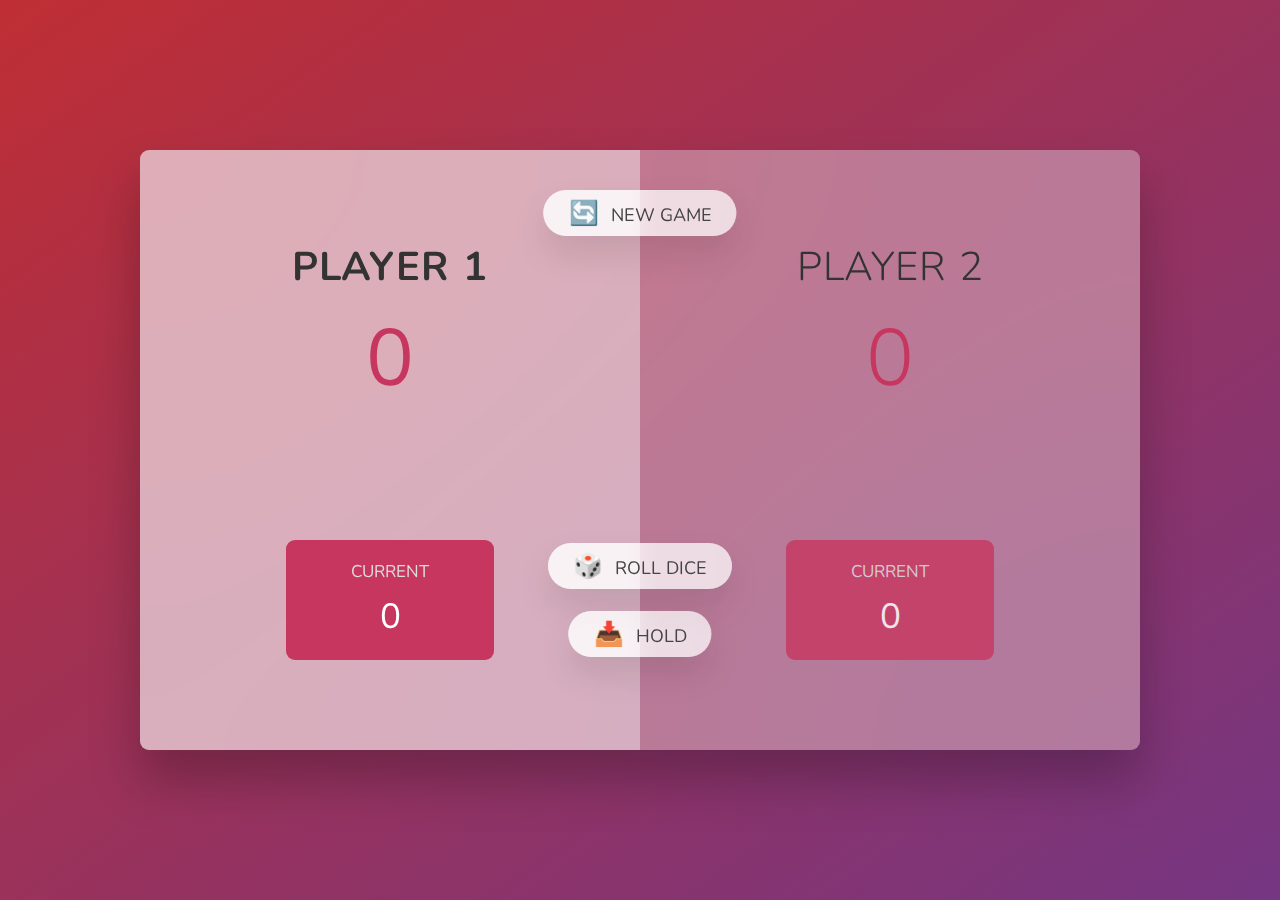
==== index.html @ 31a24302 "Initial commit" ====
<!DOCTYPE html>
<html lang="en">

<head>
    <meta charset="UTF-8" />
    <meta name="viewport" content="width=device-width, initial-scale=1.0" />
    <meta http-equiv="X-UA-Compatible" content="ie=edge" />
    <link rel="stylesheet" href="style.css" />
    <title>Pig Game</title>
</head>

<body>
    <main>
        <section class="player player--0 player--active">
            <h2 class="name" id="name--0">Player 1</h2>
            <p class="score" id="score--0">44</p>
            <div class="current">
                <p class="current-label">Current</p>
                <p class="current-score" id="current--0">0</p>
            </div>
        </section>
        <section class="player player--1">
            <h2 class="name" id="name--1">Player 2</h2>
            <p class="score" id="score--1">24</p>
            <div class="current">
                <p class="current-label">Current</p>
                <p class="current-score" id="current--1">0</p>
            </div>
        </section>
        <img src="images/dice-5.png" alt="Playing dice" class="dice" />
        <button class="btn btn--new">🔄 New game</button>
        <button class="btn btn--roll">🎲 Roll dice</button>
        <button class="btn btn--hold">📥 Hold</button>
    </main>
    <script src="script.js"></script>
</body>

</html>
---- style.css ----
@import url("https://fonts.googleapis.com/css2?family=Nunito&display=swap");

* {
  margin: 0;
  padding: 0;
  box-sizing: inherit;
}

html {
  font-size: 62.5%;
  box-sizing: border-box;
}

body {
  font-family: "Nunito", sans-serif;
  font-weight: 400;
  height: 100vh;
  color: #333;
  background-image: linear-gradient(to top left, #753682 0%, #bf2e34 100%);
  display: flex;
  align-items: center;
  justify-content: center;
}

/* LAYOUT */
main {
  position: relative;
  width: 100rem;
  height: 60rem;
  background-color: rgba(255, 255, 255, 0.35);
  backdrop-filter: blur(200px);
  filter: blur();
  box-shadow: 0 3rem 5rem rgba(0, 0, 0, 0.25);
  border-radius: 9px;
  overflow: hidden;
  display: flex;
}

.player {
  flex: 50%;
  padding: 9rem;
  display: flex;
  flex-direction: column;
  align-items: center;
  transition: all 0.75s;
}

/* ELEMENTS */
.name {
  position: relative;
  font-size: 4rem;
  text-transform: uppercase;
  letter-spacing: 1px;
  word-spacing: 2px;
  font-weight: 300;
  margin-bottom: 1rem;
}

.score {
  font-size: 8rem;
  font-weight: 300;
  color: #c7365f;
  margin-bottom: auto;
}

.player--active {
  background-color: rgba(255, 255, 255, 0.4);
}
.player--active .name {
  font-weight: 700;
}
.player--active .score {
  font-weight: 400;
}

.player--active .current {
  opacity: 1;
}

.current {
  background-color: #c7365f;
  opacity: 0.8;
  border-radius: 9px;
  color: #fff;
  width: 65%;
  padding: 2rem;
  text-align: center;
  transition: all 0.75s;
}

.current-label {
  text-transform: uppercase;
  margin-bottom: 1rem;
  font-size: 1.7rem;
  color: #ddd;
}

.current-score {
  font-size: 3.5rem;
}

/* ABSOLUTE POSITIONED ELEMENTS */
.btn {
  position: absolute;
  left: 50%;
  transform: translateX(-50%);
  color: #444;
  background: none;
  border: none;
  font-family: inherit;
  font-size: 1.8rem;
  text-transform: uppercase;
  cursor: pointer;
  font-weight: 400;
  transition: all 0.2s;

  background-color: white;
  background-color: rgba(255, 255, 255, 0.6);
  backdrop-filter: blur(10px);

  padding: 0.7rem 2.5rem;
  border-radius: 50rem;
  box-shadow: 0 1.75rem 3.5rem rgba(0, 0, 0, 0.1);
}

.btn::first-letter {
  font-size: 2.4rem;
  display: inline-block;
  margin-right: 0.7rem;
}

.btn--new {
  top: 4rem;
}
.btn--roll {
  top: 39.3rem;
}
.btn--hold {
  top: 46.1rem;
}

.btn:active {
  transform: translate(-50%, 3px);
  box-shadow: 0 1rem 2rem rgba(0, 0, 0, 0.15);
}

.btn:focus {
  outline: none;
}

.dice {
  position: absolute;
  left: 50%;
  top: 16.5rem;
  transform: translateX(-50%);
  height: 10rem;
  box-shadow: 0 2rem 5rem rgba(0, 0, 0, 0.2);
}

.player--winner {
  background-color: #2f2f2f;
}

.player--winner .name {
  font-weight: 700;
  color: #c7365f;
}

.hidden {
    display: none;
}
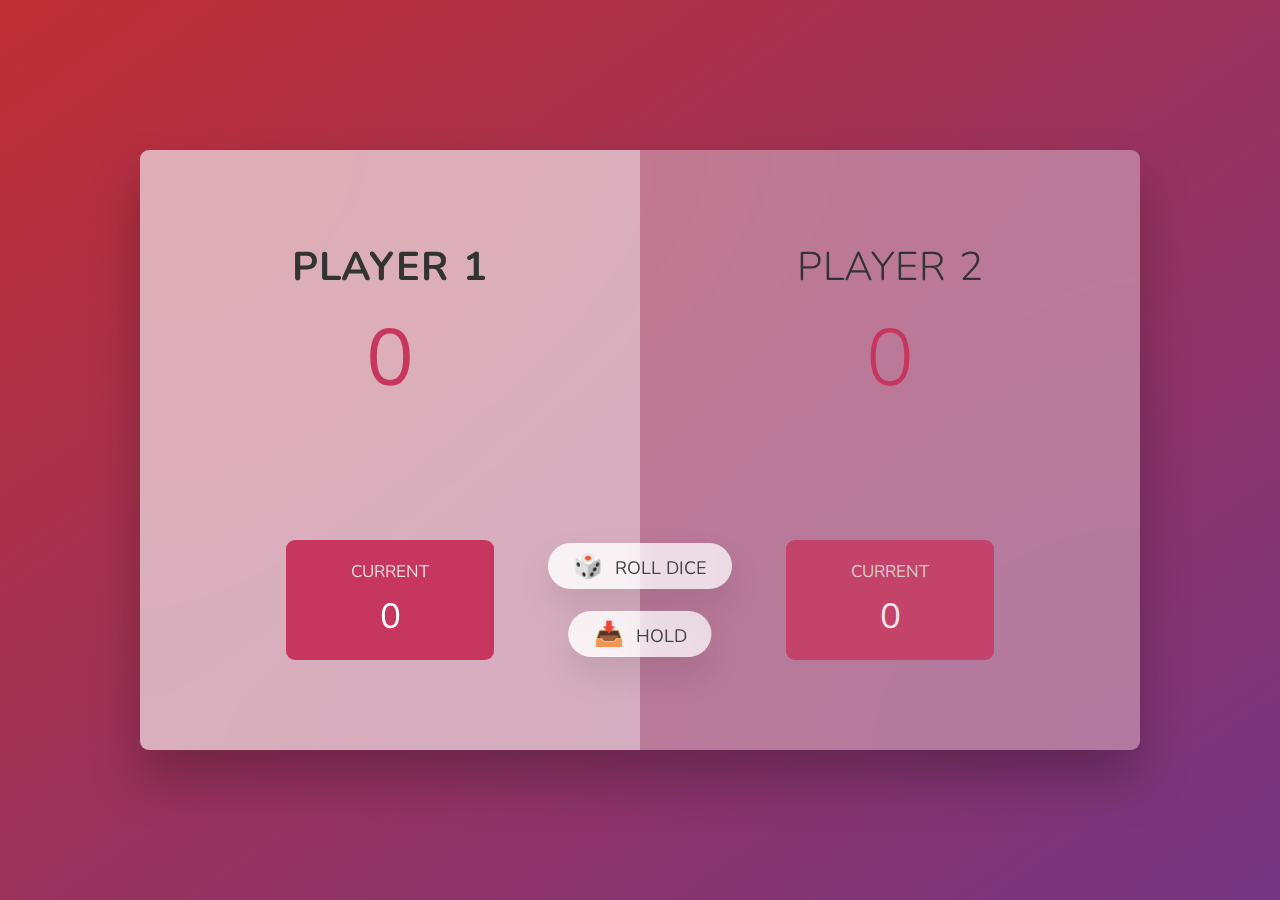
==== commit 8a44a2f6: "Added the Modal Functionality" ====
--- a/index.html
+++ b/index.html
@@ -6,7 +6,7 @@
     <meta name="viewport" content="width=device-width, initial-scale=1.0" />
     <meta http-equiv="X-UA-Compatible" content="ie=edge" />
     <link rel="stylesheet" href="style.css" />
-    <title>Pig Game</title>
+    <title>Roll The Dice</title>
 </head>
 
 <body>
@@ -28,9 +28,16 @@
             </div>
         </section>
         <img src="images/dice-5.png" alt="Playing dice" class="dice" />
-        <button class="btn btn--new">🔄 New game</button>
         <button class="btn btn--roll">🎲 Roll dice</button>
         <button class="btn btn--hold">📥 Hold</button>
+        <div class="modal hidden">
+            <h1>Player <span class="winner">1</span> Wins 🥳🎉</h1>
+            <p>
+                <button class="btn btn--new">🔄 New game</button>
+                <button class="btn btn--close"> <a href="ThankYou.html">❌ Close game</a> </button>
+            </p>
+        </div>
+        <div class="overlay hidden"></div>
     </main>
     <script src="script.js"></script>
 </body>
--- a/style.css
+++ b/style.css
@@ -66,9 +66,11 @@
 .player--active {
   background-color: rgba(255, 255, 255, 0.4);
 }
+
 .player--active .name {
   font-weight: 700;
 }
+
 .player--active .score {
   font-weight: 400;
 }
@@ -130,11 +132,28 @@
 }
 
 .btn--new {
+  background-color: white;
+  position: relative;
   top: 4rem;
-}
+  margin-bottom: 2rem;
+}
+
+a {
+  text-decoration: none;
+  color: #444;
+}
+
+.btn--close {
+  background-color: white;
+  position: relative;
+  top: 4rem;
+  margin-bottom: 2rem;
+}
+
 .btn--roll {
   top: 39.3rem;
 }
+
 .btn--hold {
   top: 46.1rem;
 }
@@ -169,3 +188,39 @@
 .hidden {
     display: none;
 }
+
+h1 {
+  text-align: center;
+  font-size: 2.5rem;
+  margin-bottom: 0.5rem;
+}
+
+p {
+  font-size: 1.8rem;
+}
+
+.modal {
+  position: absolute;
+  top: 50%;
+  left: 50%;
+  transform: translate(-50%, -50%);
+  width: 50%;
+
+  background-color: #2f2f2f;
+  color: #fff;
+  padding: 6rem;
+  border-radius: 5px;
+  box-shadow: 0 3rem 5rem rgba(0, 0, 0, 0.3);
+  z-index: 10;
+}
+
+.overlay {
+  position: absolute;
+  top: 0;
+  left: 0;
+  width: 100%;
+  height: 100%;
+  background-color: rgba(0, 0, 0, 0.6);
+  backdrop-filter: blur(3px);
+  z-index: 5;
+}